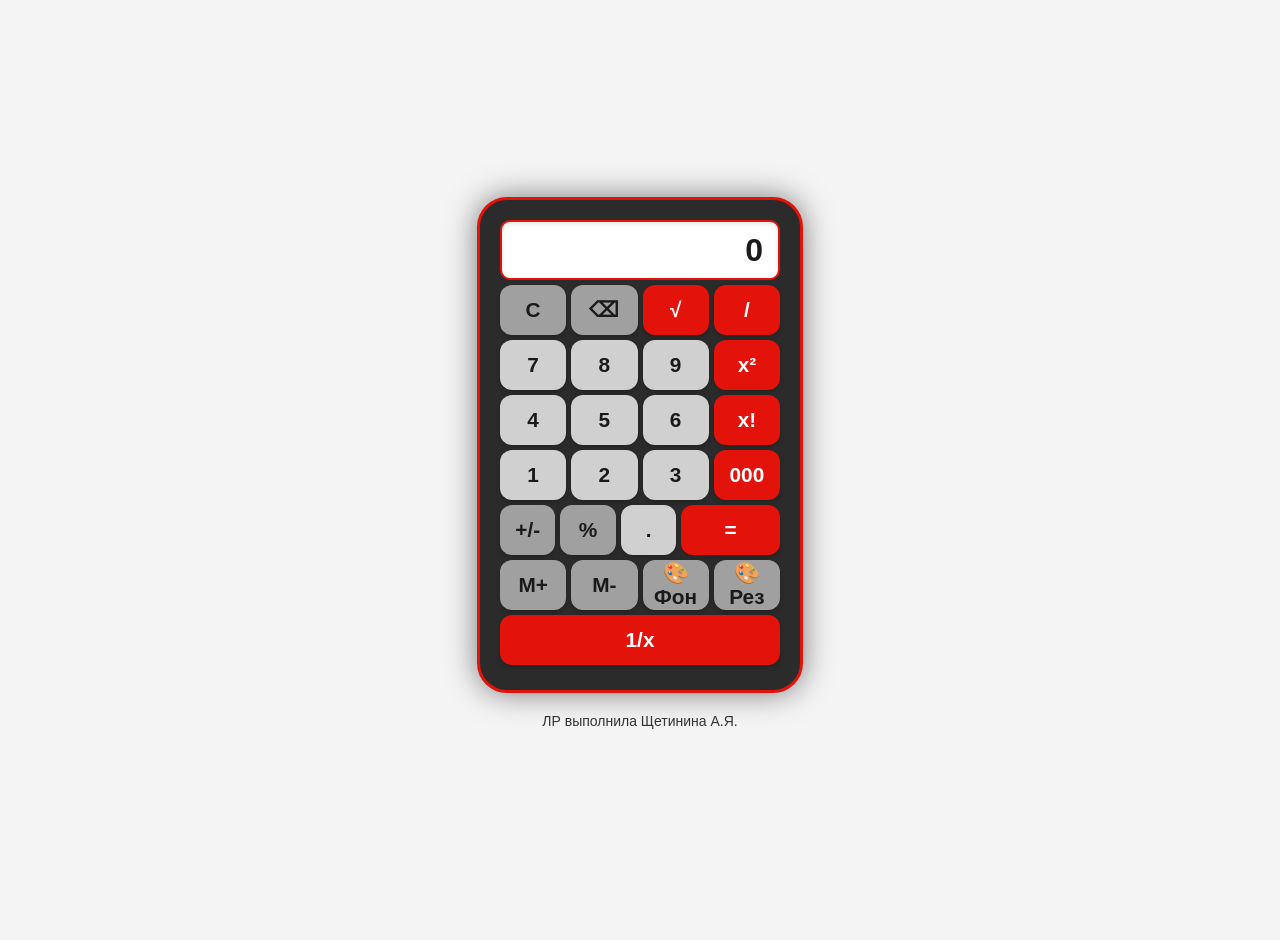
==== ЛР-2/calculator_1.html @ 1885f281 "Add files via upload" ====
<!DOCTYPE html>
<html>
<head>
  <title>Калькулятор</title>
  <link rel="stylesheet" href="style_1.css">
</head>
<body>
  <div class="background">
    <div id="result" class="result">0</div>

    <!-- ряд 1 -->
    <div>
      <button id="btn_op_clear" class="my-btn secondary">C</button>
      <button id="btn_backspace" class="my-btn secondary">⌫</button>
      <button id="btn_op_sqrt" class="my-btn primary">√</button>
      <button id="btn_op_div" class="my-btn primary">/</button>
    </div>
    <!-- ряд 2 -->
    <div>
      <button id="btn_digit_7" class="my-btn">7</button>
      <button id="btn_digit_8" class="my-btn">8</button>
      <button id="btn_digit_9" class="my-btn">9</button>
      <button id="btn_op_square" class="my-btn primary">x²</button>
    </div>
    <!-- ряд 3 -->
    <div>
      <button id="btn_digit_4" class="my-btn">4</button>
      <button id="btn_digit_5" class="my-btn">5</button>
      <button id="btn_digit_6" class="my-btn">6</button>
      <button id="btn_op_factorial" class="my-btn primary">x!</button>
    </div>
    <!-- ряд 4 -->
    <div>
      <button id="btn_digit_1" class="my-btn">1</button>
      <button id="btn_digit_2" class="my-btn">2</button>
      <button id="btn_digit_3" class="my-btn">3</button>
      <button id="btn_op_triple_zero" class="my-btn primary">000</button>
    </div>
    <!-- ряд 5 -->
    <div>
      <button id="btn_op_sign" class="my-btn secondary">+/-</button>
      <button id="btn_op_percent" class="my-btn secondary">%</button>
      <button id="btn_digit_dot" class="my-btn">.</button>
      <button id="btn_op_equal" class="my-btn primary execute">=</button>
    </div>
    <!-- ряд 6 (доп операции) -->
    <div>
      <button id="btn_memory_add" class="my-btn secondary">M+</button>
      <button id="btn_memory_sub" class="my-btn secondary">M-</button>
      <button id="btn_change_bg" class="my-btn secondary">🎨Фон</button>
      <button id="btn_change_display" class="my-btn secondary">🎨Рез</button>
    </div>
    <!-- ряд 7 (индивидуальная операция) -->
    <div>
      <button id="btn_custom" class="my-btn primary">1/x</button>
    </div>
  </div>

  <p class="footer-text">ЛР выполнила Щетинина А.Я.</p>
  <script src="script_1.js"></script>
</body>
</html>
---- ЛР-2/style_1.css ----
/* ============================================================
   ОБЩИЕ СТИЛИ ДЛЯ ВСЕЙ СТРАНИЦЫ
   ============================================================ */
body {
  background-color: #f4f4f4;        /* Светлый фон страницы */
  display: flex;
  flex-direction: column;           /* Элементы идут сверху вниз */
  align-items: center;              /* Выравнивание по центру по горизонтали */
  justify-content: center;          /* Выравнивание по центру по вертикали */
  min-height: 100vh;               /* Минимальная высота = высота экрана */
  margin: 0;
  padding: 20px;
  font-family: 'Verdana', sans-serif; /* Шрифт как на сайте РЖД */
}

/* ============================================================
   КОНТЕЙНЕР КАЛЬКУЛЯТОРА
   ============================================================ */
.background {
  background-color: #2b2b2b;        /* Тёмный фон */
  padding: 20px;
  border-radius: 30px;
  width: 280px;                    /* Фиксированная ширина, чтобы всё помещалось */
  box-shadow: 0 0 30px rgba(0,0,0,0.5);
  border: 3px solid #E3120B;       /* Красная рамка – стиль РЖД */
}

/* ============================================================
   ДИСПЛЕЙ (поле вывода результата)
   ============================================================ */
.result {
  width: 100%;                     /* Растягиваем на всю ширину контейнера */
  height: 60px;
  margin-bottom: 15px;
  padding-right: 15px;
  background: #ffffff;             /* Белый фон */
  text-align: right;               /* Текст прижат к правому краю */
  color: #1a1a1a;
  font-size: 2rem;
  font-weight: bold;
  font-family: 'Verdana', sans-serif;
  border-radius: 10px;
  border: 2px solid #E3120B;       /* Красная рамка */
  box-shadow: inset 0 2px 5px rgba(0,0,0,0.1);
  display: flex;
  align-items: center;
  justify-content: flex-end;
  overflow: hidden;
  box-sizing: border-box;          /* Чтобы padding не увеличивал ширину */
}

/* ============================================================
   КАЖДЫЙ РЯД КНОПОК – используем flex для ровного распределения
   ============================================================ */
.background > div {
  display: flex;
  gap: 5px;                        /* Расстояние между кнопками в ряду */
  margin-bottom: 5px;              /* Отступ между рядами */
}

/* ============================================================
   БАЗОВЫЙ СТИЛЬ ДЛЯ ВСЕХ КНОПОК
   ============================================================ */
.my-btn {
  flex: 1;                         /* Все кнопки занимают равную долю ширины */
  height: 50px;
  border-radius: 12px;             /* Слегка скруглённые углы (не круглые) */
  border: none;
  background: #d0d0d0;             /* Серый цвет для цифровых кнопок */
  color: #1a1a1a;
  font-size: 1.3rem;
  font-weight: bold;
  font-family: 'Verdana', sans-serif;
  cursor: pointer;
  user-select: none;
  transition: background 0.2s, transform 0.1s;
  box-shadow: 0 2px 4px rgba(0,0,0,0.2);
  min-width: 0;                    /* Позволяет сжиматься при нехватке места */
}

/* Изменение цвета при наведении курсора */
.my-btn:hover {
  background: #b0b0b0;
}

/* Эффект нажатия (уменьшение и подсветка) */
.my-btn:active {
  transform: scale(0.95);
  filter: brightness(120%);
}

/* ============================================================
   КНОПКИ ОСНОВНЫХ ОПЕРАЦИЙ (красные, как бренд РЖД)
   ============================================================ */
.my-btn.primary {
  background: #E3120B;
  color: white;
}
.my-btn.primary:hover {
  background: #c0100a;             /* Темнее при наведении */
}

/* ============================================================
   КНОПКИ ВТОРОСТЕПЕННЫХ ОПЕРАЦИЙ (серые)
   ============================================================ */
.my-btn.secondary {
  background: #a0a0a0;
  color: #1a1a1a;
}
.my-btn.secondary:hover {
  background: #888888;
}

/* ============================================================
   КНОПКА "=" – занимает две колонки (шире остальных)
   ============================================================ */
.my-btn.execute {
  flex: 2;                         /* В два раза шире обычных кнопок */
  background: #E3120B;
  color: white;
}
.my-btn.execute:hover {
  background: #c0100a;
}

/* ============================================================
   ДОПОЛНИТЕЛЬНЫЕ ЭЛЕМЕНТЫ (подпись, автор, цель)
   ============================================================ */

/* Текст "ЛР выполнена ФИО" */
.footer-text {
  text-align: center;
  color: #333333;
  margin-top: 20px;
  font-size: 14px;
  font-family: 'Verdana', sans-serif;
}

/* Сворачивающийся блок с автором */
.author-details {
  margin-top: 15px;
  background: #f0f0f0;
  border-radius: 8px;
  padding: 8px 15px;
  border-left: 4px solid #E3120B;
  font-family: 'Verdana', sans-serif;
}
.author-details summary {
  cursor: pointer;
  font-weight: bold;
  color: #1a1a1a;
}
.author-details p {
  margin: 5px 0;
  color: #333;
}

/* Блок с целью работы */
.goal-text {
  margin-top: 15px;
  padding: 10px;
  background: #f9f9f9;
  border-radius: 8px;
  border: 1px solid #ddd;
  font-family: 'Verdana', sans-serif;
  font-size: 14px;
}
/* Подсветка ключевых слов (тег <mark>) */
.goal-text mark {
  background-color: #ffdddd;
  color: #E3120B;
  font-weight: bold;
  padding: 0 4px;
  border-radius: 4px;
}
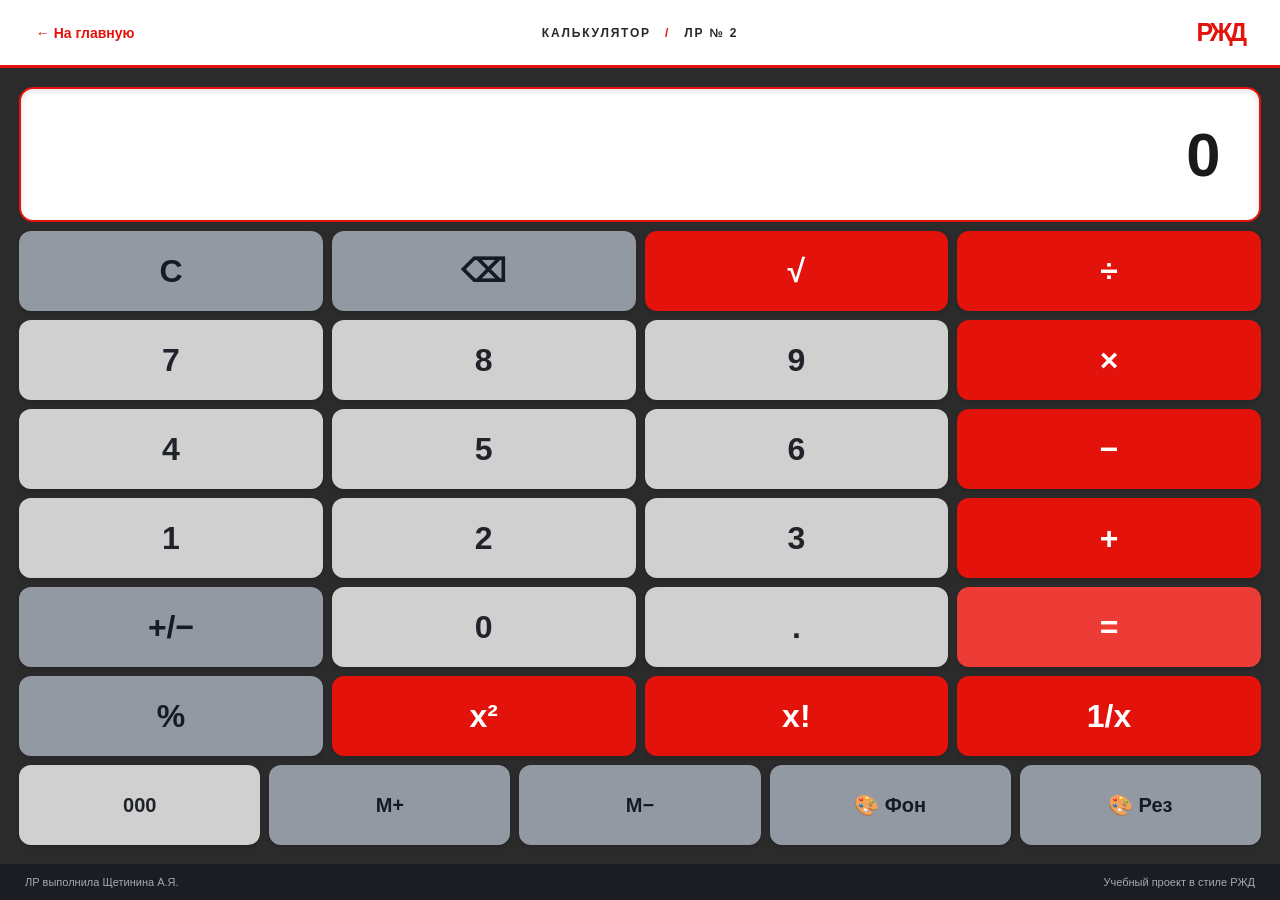
==== commit 93b5ec3b: "Add files via upload" ====
--- a/ЛР-2/calculator_1.html
+++ b/ЛР-2/calculator_1.html
@@ -1,62 +1,70 @@
-<!DOCTYPE html>
-<html>
-<head>
-  <title>Калькулятор</title>
-  <link rel="stylesheet" href="style_1.css">
-</head>
-<body>
-  <div class="background">
-    <div id="result" class="result">0</div>
-
-    <!-- ряд 1 -->
-    <div>
-      <button id="btn_op_clear" class="my-btn secondary">C</button>
-      <button id="btn_backspace" class="my-btn secondary">⌫</button>
-      <button id="btn_op_sqrt" class="my-btn primary">√</button>
-      <button id="btn_op_div" class="my-btn primary">/</button>
-    </div>
-    <!-- ряд 2 -->
-    <div>
-      <button id="btn_digit_7" class="my-btn">7</button>
-      <button id="btn_digit_8" class="my-btn">8</button>
-      <button id="btn_digit_9" class="my-btn">9</button>
-      <button id="btn_op_square" class="my-btn primary">x²</button>
-    </div>
-    <!-- ряд 3 -->
-    <div>
-      <button id="btn_digit_4" class="my-btn">4</button>
-      <button id="btn_digit_5" class="my-btn">5</button>
-      <button id="btn_digit_6" class="my-btn">6</button>
-      <button id="btn_op_factorial" class="my-btn primary">x!</button>
-    </div>
-    <!-- ряд 4 -->
-    <div>
-      <button id="btn_digit_1" class="my-btn">1</button>
-      <button id="btn_digit_2" class="my-btn">2</button>
-      <button id="btn_digit_3" class="my-btn">3</button>
-      <button id="btn_op_triple_zero" class="my-btn primary">000</button>
-    </div>
-    <!-- ряд 5 -->
-    <div>
-      <button id="btn_op_sign" class="my-btn secondary">+/-</button>
-      <button id="btn_op_percent" class="my-btn secondary">%</button>
-      <button id="btn_digit_dot" class="my-btn">.</button>
-      <button id="btn_op_equal" class="my-btn primary execute">=</button>
-    </div>
-    <!-- ряд 6 (доп операции) -->
-    <div>
-      <button id="btn_memory_add" class="my-btn secondary">M+</button>
-      <button id="btn_memory_sub" class="my-btn secondary">M-</button>
-      <button id="btn_change_bg" class="my-btn secondary">🎨Фон</button>
-      <button id="btn_change_display" class="my-btn secondary">🎨Рез</button>
-    </div>
-    <!-- ряд 7 (индивидуальная операция) -->
-    <div>
-      <button id="btn_custom" class="my-btn primary">1/x</button>
-    </div>
-  </div>
-
-  <p class="footer-text">ЛР выполнила Щетинина А.Я.</p>
-  <script src="script_1.js"></script>
-</body>
-</html>+<!DOCTYPE html>
+<html lang="ru">
+<head>
+    <meta charset="UTF-8">
+    <meta name="viewport" content="width=device-width, initial-scale=1.0">
+    <meta name="theme-color" content="#25282d">
+    <title>Калькулятор — Лабораторная работа № 2</title>
+    <link rel="stylesheet" href="style_1.css">
+</head>
+<body class="calculator-page">
+    <header class="calc-header">
+        <a class="calc-back" href="index.html">← На главную</a>
+        <span class="calc-heading">КАЛЬКУЛЯТОР <span class="calc-heading-slash">/</span> ЛР № 2</span>
+        <span class="calc-rzd">РЖД</span>
+    </header>
+    <main class="calculator-main">
+        <section class="background" aria-label="Калькулятор">
+            <div id="result" class="result" role="status" aria-live="polite">0</div>
+            <div class="calc-row">
+                <button id="btn_op_clear" class="my-btn secondary">C</button>
+                <button id="btn_backspace" class="my-btn secondary">⌫</button>
+                <button id="btn_op_sqrt" class="my-btn primary">√</button>
+                <button id="btn_op_div" class="my-btn primary">÷</button>
+            </div>
+            <div class="calc-row">
+                <button id="btn_digit_7" class="my-btn">7</button>
+                <button id="btn_digit_8" class="my-btn">8</button>
+                <button id="btn_digit_9" class="my-btn">9</button>
+                <button id="btn_op_mult" class="my-btn primary">×</button>
+            </div>
+            <div class="calc-row">
+                <button id="btn_digit_4" class="my-btn">4</button>
+                <button id="btn_digit_5" class="my-btn">5</button>
+                <button id="btn_digit_6" class="my-btn">6</button>
+                <button id="btn_op_minus" class="my-btn primary">−</button>
+            </div>
+            <div class="calc-row">
+                <button id="btn_digit_1" class="my-btn">1</button>
+                <button id="btn_digit_2" class="my-btn">2</button>
+                <button id="btn_digit_3" class="my-btn">3</button>
+                <button id="btn_op_plus" class="my-btn primary">+</button>
+            </div>
+            <div class="calc-row">
+                <button id="btn_op_sign" class="my-btn secondary">+/−</button>
+                <button id="btn_digit_0" class="my-btn">0</button>
+                <button id="btn_digit_dot" class="my-btn">.</button>
+                <button id="btn_op_equal" class="my-btn primary execute">=</button>
+            </div>
+            <div class="calc-row">
+                <button id="btn_op_percent" class="my-btn secondary">%</button>
+                <button id="btn_op_square" class="my-btn primary">x²</button>
+                <button id="btn_op_factorial" class="my-btn primary">x!</button>
+                <button id="btn_custom" class="my-btn primary">1/x</button>
+            </div>
+            <div class="calc-row calc-row-extra">
+                <button id="btn_op_triple_zero" class="my-btn">000</button>
+                <button id="btn_memory_add" class="my-btn secondary">M+</button>
+                <button id="btn_memory_sub" class="my-btn secondary">M−</button>
+                <button id="btn_change_bg" class="my-btn secondary">🎨 Фон</button>
+                <button id="btn_change_display" class="my-btn secondary">🎨 Рез</button>
+            </div>
+        </section>
+    </main>
+    <footer class="calc-footer">
+        <span>ЛР выполнила Щетинина А.Я.</span>
+        <span>Учебный проект в стиле РЖД</span>
+    </footer>
+    <script src="script_1.js"></script>
+</body>
+</html>
--- a/ЛР-2/style_1.css
+++ b/ЛР-2/style_1.css
@@ -1,175 +1,121 @@
-/* ============================================================
-   ОБЩИЕ СТИЛИ ДЛЯ ВСЕЙ СТРАНИЦЫ
-   ============================================================ */
-body {
-  background-color: #f4f4f4;        /* Светлый фон страницы */
-  display: flex;
-  flex-direction: column;           /* Элементы идут сверху вниз */
-  align-items: center;              /* Выравнивание по центру по горизонтали */
-  justify-content: center;          /* Выравнивание по центру по вертикали */
-  min-height: 100vh;               /* Минимальная высота = высота экрана */
-  margin: 0;
-  padding: 20px;
-  font-family: 'Verdana', sans-serif; /* Шрифт как на сайте РЖД */
-}
-
-/* ============================================================
-   КОНТЕЙНЕР КАЛЬКУЛЯТОРА
-   ============================================================ */
-.background {
-  background-color: #2b2b2b;        /* Тёмный фон */
-  padding: 20px;
-  border-radius: 30px;
-  width: 280px;                    /* Фиксированная ширина, чтобы всё помещалось */
-  box-shadow: 0 0 30px rgba(0,0,0,0.5);
-  border: 3px solid #E3120B;       /* Красная рамка – стиль РЖД */
-}
-
-/* ============================================================
-   ДИСПЛЕЙ (поле вывода результата)
-   ============================================================ */
-.result {
-  width: 100%;                     /* Растягиваем на всю ширину контейнера */
-  height: 60px;
-  margin-bottom: 15px;
-  padding-right: 15px;
-  background: #ffffff;             /* Белый фон */
-  text-align: right;               /* Текст прижат к правому краю */
-  color: #1a1a1a;
-  font-size: 2rem;
-  font-weight: bold;
-  font-family: 'Verdana', sans-serif;
-  border-radius: 10px;
-  border: 2px solid #E3120B;       /* Красная рамка */
-  box-shadow: inset 0 2px 5px rgba(0,0,0,0.1);
-  display: flex;
-  align-items: center;
-  justify-content: flex-end;
-  overflow: hidden;
-  box-sizing: border-box;          /* Чтобы padding не увеличивал ширину */
-}
-
-/* ============================================================
-   КАЖДЫЙ РЯД КНОПОК – используем flex для ровного распределения
-   ============================================================ */
-.background > div {
-  display: flex;
-  gap: 5px;                        /* Расстояние между кнопками в ряду */
-  margin-bottom: 5px;              /* Отступ между рядами */
-}
-
-/* ============================================================
-   БАЗОВЫЙ СТИЛЬ ДЛЯ ВСЕХ КНОПОК
-   ============================================================ */
-.my-btn {
-  flex: 1;                         /* Все кнопки занимают равную долю ширины */
-  height: 50px;
-  border-radius: 12px;             /* Слегка скруглённые углы (не круглые) */
-  border: none;
-  background: #d0d0d0;             /* Серый цвет для цифровых кнопок */
-  color: #1a1a1a;
-  font-size: 1.3rem;
-  font-weight: bold;
-  font-family: 'Verdana', sans-serif;
-  cursor: pointer;
-  user-select: none;
-  transition: background 0.2s, transform 0.1s;
-  box-shadow: 0 2px 4px rgba(0,0,0,0.2);
-  min-width: 0;                    /* Позволяет сжиматься при нехватке места */
-}
-
-/* Изменение цвета при наведении курсора */
-.my-btn:hover {
-  background: #b0b0b0;
-}
-
-/* Эффект нажатия (уменьшение и подсветка) */
-.my-btn:active {
-  transform: scale(0.95);
-  filter: brightness(120%);
-}
-
-/* ============================================================
-   КНОПКИ ОСНОВНЫХ ОПЕРАЦИЙ (красные, как бренд РЖД)
-   ============================================================ */
-.my-btn.primary {
-  background: #E3120B;
-  color: white;
-}
-.my-btn.primary:hover {
-  background: #c0100a;             /* Темнее при наведении */
-}
-
-/* ============================================================
-   КНОПКИ ВТОРОСТЕПЕННЫХ ОПЕРАЦИЙ (серые)
-   ============================================================ */
-.my-btn.secondary {
-  background: #a0a0a0;
-  color: #1a1a1a;
-}
-.my-btn.secondary:hover {
-  background: #888888;
-}
-
-/* ============================================================
-   КНОПКА "=" – занимает две колонки (шире остальных)
-   ============================================================ */
-.my-btn.execute {
-  flex: 2;                         /* В два раза шире обычных кнопок */
-  background: #E3120B;
-  color: white;
-}
-.my-btn.execute:hover {
-  background: #c0100a;
-}
-
-/* ============================================================
-   ДОПОЛНИТЕЛЬНЫЕ ЭЛЕМЕНТЫ (подпись, автор, цель)
-   ============================================================ */
-
-/* Текст "ЛР выполнена ФИО" */
-.footer-text {
-  text-align: center;
-  color: #333333;
-  margin-top: 20px;
-  font-size: 14px;
-  font-family: 'Verdana', sans-serif;
-}
-
-/* Сворачивающийся блок с автором */
-.author-details {
-  margin-top: 15px;
-  background: #f0f0f0;
-  border-radius: 8px;
-  padding: 8px 15px;
-  border-left: 4px solid #E3120B;
-  font-family: 'Verdana', sans-serif;
-}
-.author-details summary {
-  cursor: pointer;
-  font-weight: bold;
-  color: #1a1a1a;
-}
-.author-details p {
-  margin: 5px 0;
-  color: #333;
-}
-
-/* Блок с целью работы */
-.goal-text {
-  margin-top: 15px;
-  padding: 10px;
-  background: #f9f9f9;
-  border-radius: 8px;
-  border: 1px solid #ddd;
-  font-family: 'Verdana', sans-serif;
-  font-size: 14px;
-}
-/* Подсветка ключевых слов (тег <mark>) */
-.goal-text mark {
-  background-color: #ffdddd;
-  color: #E3120B;
-  font-weight: bold;
-  padding: 0 4px;
-  border-radius: 4px;
-}+/* ЛР-2. Две страницы в стилистике РЖД. */
+:root {
+    --red: #e3120b;
+    --red-dark: #be0c07;
+    --ink: #24272c;
+    --grey: #6b7077;
+    --paper: #f5f6f7;
+}
+* { box-sizing: border-box; }
+html { min-width: 300px; }
+body { margin: 0; font-family: Verdana, Geneva, sans-serif; }
+button, a { -webkit-tap-highlight-color: transparent; }
+button:focus-visible, a:focus-visible { outline: 3px solid #ffb1a7; outline-offset: 3px; }
+
+/* ================ ГЛАВНАЯ СТРАНИЦА ================ */
+.landing-page { background: #f5f6f7; color: var(--ink); min-height: 100vh; }
+.site-header {
+    display: flex; align-items: center; justify-content: space-between;
+    padding: 12px clamp(22px, 5vw, 88px); min-height: 91px;
+    background: white; border-bottom: 1px solid #e8e9ec;
+}
+.site-brand { display: flex; align-items: center; gap: 18px; color: var(--ink); text-decoration: none; }
+.logo-box { position: relative; display: inline-flex; align-items: center; justify-content: center; width: 100px; height: 56px; flex: 0 0 auto; }
+.logo-fallback { font-weight: 900; font-size: 31px; letter-spacing: -.12em; color: var(--red); }
+.rzd-logo { position: absolute; inset: 0; width: 100%; height: 100%; object-fit: contain; background: #fff; }
+.brand-caption { border-left: 1px solid #d9dde1; padding-left: 18px; letter-spacing: .14em; font-size: 10px; font-weight: 700; line-height: 1.5; }
+.header-course { font-size: 11px; font-weight: 700; letter-spacing: .16em; color: #72777d; }
+.home-main { width: 100%; }
+.hero-section {
+    display: grid; grid-template-columns: minmax(0, 1fr) minmax(0, 1.06fr);
+    min-height: min(670px, 74vh); max-width: 1600px; margin: 0 auto;
+}
+.hero-copy { display: flex; flex-direction: column; align-items: flex-start; justify-content: center; padding: 65px clamp(24px, 6vw, 100px); }
+.hero-kicker { display: flex; align-items: center; gap: 11px; font-size: 11px; letter-spacing: .18em; font-weight: 700; color: var(--red); }
+.kicker-dot { display: inline-block; width: 9px; height: 9px; background: var(--red); border-radius: 50%; }
+.hero-copy h1 { font-size: clamp(34px, 3.8vw, 64px); line-height: 1.18; letter-spacing: -.055em; margin: 30px 0 24px; max-width: 700px; }
+.hero-copy h1 span { color: var(--red); }
+.hero-lead { max-width: 515px; color: #636970; font-size: clamp(14px, 1.1vw, 17px); line-height: 1.85; margin: 0 0 34px; }
+.go-calculator { display: inline-flex; align-items: center; justify-content: space-between; gap: 48px; min-width: 285px; padding: 21px 26px; background: var(--red); color: white; border-radius: 9px; font-weight: 700; text-decoration: none; transition: background .2s, transform .2s, box-shadow .2s; box-shadow: 0 10px 24px rgba(227,18,11,.18); }
+.go-calculator:hover { background: var(--red-dark); transform: translateY(-2px); box-shadow: 0 16px 26px rgba(227,18,11,.25); }
+.go-calculator span { font-size: 24px; line-height: 1; }
+.hero-meta { margin-top: 58px; display: flex; align-items: center; gap: 15px; font-weight: 700; letter-spacing: .15em; color: #a0a5ab; font-size: 10px; }
+.meta-rule { width: 28px; height: 1px; background: #cbd0d5; }
+.train-scene { position: relative; min-height: 510px; overflow: hidden; background: linear-gradient(135deg, #252c36 0%, #101723 100%); }
+.train-scene::before { content: ''; position: absolute; inset: 0; opacity: .22; background-image: linear-gradient(to right, transparent 98%, rgba(255,255,255,.2) 100%), linear-gradient(to bottom, transparent 98%, rgba(255,255,255,.2) 100%); background-size: 50px 50px; }
+.train-scene::after { content: ''; position: absolute; width: 500px; height: 500px; border-radius: 50%; background: radial-gradient(circle, rgba(227,18,11,.16), transparent 68%); top: 4%; left: 21%; pointer-events: none; }
+.scene-label { z-index: 1; position: absolute; top: 42px; left: 50px; font-size: 10px; letter-spacing: .23em; color: rgba(255,255,255,.5); }
+.scene-orbit { position: absolute; border: 1px solid rgba(255,255,255,.12); border-radius: 50%; }
+.scene-orbit-one { width: 430px; height: 430px; right: -120px; top: 30px; }
+.scene-orbit-two { width: 650px; height: 650px; right: -200px; top: -80px; }
+.train-illustration { position: absolute; z-index: 2; width: 115%; max-width: none; left: -7%; top: 50%; transform: translateY(-44%); filter: drop-shadow(0 30px 25px rgba(0,0,0,.2)); }
+.scene-caption { position: absolute; z-index: 3; left: 45px; bottom: 30px; right: 45px; display: flex; justify-content: space-between; gap: 15px; font-size: 10px; letter-spacing: .14em; color: #bbc0c9; }
+.benefits { max-width: 1600px; margin: 0 auto; display: grid; grid-template-columns: repeat(3,1fr); padding: 35px clamp(24px,6vw,100px) 48px; gap: 28px; }
+.benefit { display: flex; gap: 20px; align-items: flex-start; padding: 21px 10px; border-top: 2px solid #dce0e4; }
+.benefit-num { font-size: 12px; font-weight: 700; color: var(--red); padding-top: 6px; }
+.benefit h2 { font-size: 17px; margin: 0 0 8px; }
+.benefit p { font-size: 12px; color: #747a80; margin: 0; line-height: 1.65; }
+.site-footer { display: flex; flex-wrap: wrap; justify-content: space-between; gap: 12px; padding: 19px clamp(24px,6vw,100px); color: #9fa4ab; background: #24272c; font-size: 11px; line-height: 1.6; }
+
+/* ================ КАЛЬКУЛЯТОР ================ */
+.calculator-page { min-height: 100vh; min-height: 100dvh; display: flex; flex-direction: column; color: var(--ink); background: #25282d; }
+.calc-header { flex: 0 0 68px; display: grid; grid-template-columns: 1fr auto 1fr; gap: 12px; align-items: center; background: white; border-bottom: 3px solid var(--red); padding: 0 clamp(12px, 2.8vw, 44px); }
+.calc-back { color: var(--red); font-weight: 700; text-decoration: none; font-size: 14px; width: fit-content; }
+.calc-back:hover { text-decoration: underline; }
+.calc-heading { font-size: 12px; letter-spacing: .15em; font-weight: 700; white-space: nowrap; }
+.calc-heading-slash { color: var(--red); padding: 0 9px; }
+.calc-rzd { text-align: right; font-size: 25px; letter-spacing: -.12em; color: var(--red); font-weight: 900; }
+.calculator-main { display: flex; flex: 1 1 auto; min-height: 0; width: 100%; }
+.background { display: flex; flex-direction: column; gap: 9px; flex: 1; min-width: 0; min-height: 0; padding: clamp(12px, 1.5vw, 24px); background-color: #2b2b2b; }
+.result { flex: 0 0 clamp(78px, 15vh, 135px); display: flex; justify-content: flex-end; align-items: center; padding: 12px clamp(15px,3vw,40px); background: white; border: 2px solid var(--red); border-radius: 14px; box-shadow: inset 0 2px 6px rgba(0,0,0,.12); color: #1a1a1a; font-size: clamp(32px, 4.8vw, 66px); font-weight: 700; white-space: nowrap; overflow: auto hidden; }
+.calc-row { flex: 1 1 0; display: grid; grid-template-columns: repeat(4, minmax(0, 1fr)); gap: 9px; min-height: 48px; }
+.calc-row-extra { grid-template-columns: repeat(5, minmax(0, 1fr)); }
+.my-btn { min-width: 0; width: 100%; height: 100%; border: none; border-radius: 12px; padding: 5px; background: #d0d0d0; color: #20242a; font: 700 clamp(16px, 2.5vw, 33px)/1.2 Verdana, sans-serif; cursor: pointer; transition: background .15s ease, transform .1s; box-shadow: 0 2px 4px rgba(0,0,0,.16); }
+.my-btn:hover { background: #b7bbc1; }
+.my-btn:active { transform: scale(.985); filter: brightness(1.12); }
+.my-btn.primary { background: var(--red); color: white; }
+.my-btn.primary:hover { background: var(--red-dark); }
+.my-btn.secondary { background: #9299a2; color: #151b23; }
+.my-btn.secondary:hover { background: #b2b8bf; }
+.my-btn.execute { background: #ed3c36; color: white; }
+.my-btn.execute:hover { background: var(--red-dark); }
+.calc-row-extra .my-btn { font-size: clamp(12px, 1.6vw, 20px); }
+.calc-footer { flex: 0 0 36px; display: flex; justify-content: space-between; gap: 15px; align-items: center; padding: 8px 25px; background: #1b1d22; color: #a5aab1; font-size: 11px; }
+@media (max-width: 840px) {
+    .hero-section { grid-template-columns: 1fr; }
+    .hero-copy { padding: 50px 7% 45px; }
+    .hero-meta { margin-top: 35px; }
+    .train-scene { min-height: 350px; }
+    .train-illustration { width: 90%; left: 5%; }
+    .benefits { gap: 14px; }
+}
+@media (max-width: 600px) {
+    .site-header { padding: 9px 17px; min-height: 72px; }
+    .logo-box { width: 70px; height: 45px; }
+    .logo-fallback { font-size: 23px; }
+    .brand-caption { font-size: 9px; padding-left: 12px; }
+    .header-course { font-size: 9px; text-align: right; }
+    .hero-copy h1 { font-size: 36px; }
+    .hero-meta { font-size: 8px; }
+    .train-scene { min-height: 280px; }
+    .scene-caption { left: 16px; right: 16px; font-size: 7px; }
+    .scene-label { left: 18px; top: 20px; font-size: 8px; }
+    .train-illustration { width: 120%; left: -10%; }
+    .benefits { grid-template-columns: 1fr; padding: 20px 24px 35px; gap: 0; }
+    .benefit { padding: 14px 10px; }
+    .calc-header { flex-basis: 55px; grid-template-columns: 1fr auto; }
+    .calc-heading { display: none; }
+    .calc-back { font-size: 12px; }
+    .calc-rzd { font-size: 19px; }
+    .background { padding: 7px; gap: 6px; }
+    .calc-row { gap: 6px; min-height: 43px; }
+    .result { flex-basis: 79px; font-size: 36px; }
+    .my-btn { border-radius: 8px; font-size: 18px; }
+    .calc-row-extra .my-btn { font-size: 11px; }
+    .calc-footer { padding: 7px 11px; font-size: 9px; }
+}
+@media (max-height: 610px) {
+    .calculator-page { min-height: 610px; }
+    .result { flex-basis: 72px; }
+    .calc-row { min-height: 48px; }
+}
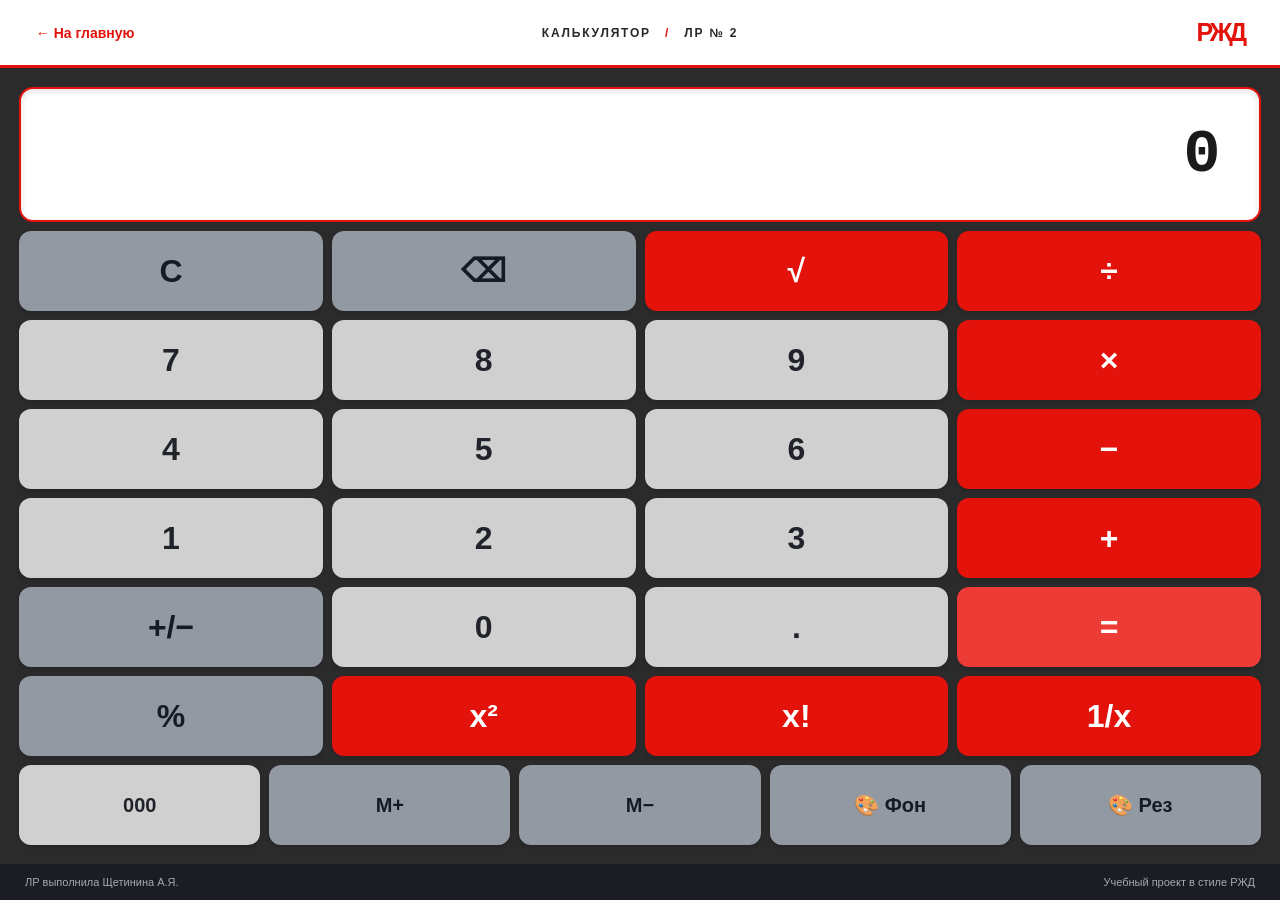
==== commit ac60b149: "Add files via upload" ====
--- a/ЛР-2/calculator_1.html
+++ b/ЛР-2/calculator_1.html
@@ -5,7 +5,7 @@
     <meta name="viewport" content="width=device-width, initial-scale=1.0">
     <meta name="theme-color" content="#25282d">
     <title>Калькулятор — Лабораторная работа № 2</title>
-    <link rel="stylesheet" href="style_1.css">
+    <link rel="stylesheet" href="style_1.css?v=input-limit-3">
 </head>
 <body class="calculator-page">
     <header class="calc-header">
@@ -65,6 +65,6 @@
         <span>ЛР выполнила Щетинина А.Я.</span>
         <span>Учебный проект в стиле РЖД</span>
     </footer>
-    <script src="script_1.js"></script>
+    <script src="script_1.js?v=input-limit-3"></script>
 </body>
 </html>
--- a/ЛР-2/style_1.css
+++ b/ЛР-2/style_1.css
@@ -67,12 +67,13 @@
 .calc-rzd { text-align: right; font-size: 25px; letter-spacing: -.12em; color: var(--red); font-weight: 900; }
 .calculator-main { display: flex; flex: 1 1 auto; min-height: 0; width: 100%; }
 .background { display: flex; flex-direction: column; gap: 9px; flex: 1; min-width: 0; min-height: 0; padding: clamp(12px, 1.5vw, 24px); background-color: #2b2b2b; }
-.result { flex: 0 0 clamp(78px, 15vh, 135px); display: flex; justify-content: flex-end; align-items: center; padding: 12px clamp(15px,3vw,40px); background: white; border: 2px solid var(--red); border-radius: 14px; box-shadow: inset 0 2px 6px rgba(0,0,0,.12); color: #1a1a1a; font-size: clamp(32px, 4.8vw, 66px); font-weight: 700; white-space: nowrap; overflow: auto hidden; }
+.result { flex: 0 0 clamp(78px, 15vh, 135px); display: flex; justify-content: flex-end; align-items: center; padding: 12px clamp(15px,3vw,40px); background: white; border: 2px solid var(--red); border-radius: 14px; box-shadow: inset 0 2px 6px rgba(0,0,0,.12); color: #1a1a1a; font-size: clamp(32px, 4.8vw, 66px); font-weight: 700; white-space: nowrap; overflow: hidden; min-width: 0; max-width: 100%; font-family: ui-monospace, SFMono-Regular, Consolas, "Liberation Mono", monospace; font-variant-numeric: tabular-nums; letter-spacing: 0; }
 .calc-row { flex: 1 1 0; display: grid; grid-template-columns: repeat(4, minmax(0, 1fr)); gap: 9px; min-height: 48px; }
 .calc-row-extra { grid-template-columns: repeat(5, minmax(0, 1fr)); }
 .my-btn { min-width: 0; width: 100%; height: 100%; border: none; border-radius: 12px; padding: 5px; background: #d0d0d0; color: #20242a; font: 700 clamp(16px, 2.5vw, 33px)/1.2 Verdana, sans-serif; cursor: pointer; transition: background .15s ease, transform .1s; box-shadow: 0 2px 4px rgba(0,0,0,.16); }
 .my-btn:hover { background: #b7bbc1; }
 .my-btn:active { transform: scale(.985); filter: brightness(1.12); }
+.my-btn:disabled { opacity: .45; cursor: not-allowed; transform: none; filter: none; }
 .my-btn.primary { background: var(--red); color: white; }
 .my-btn.primary:hover { background: var(--red-dark); }
 .my-btn.secondary { background: #9299a2; color: #151b23; }
